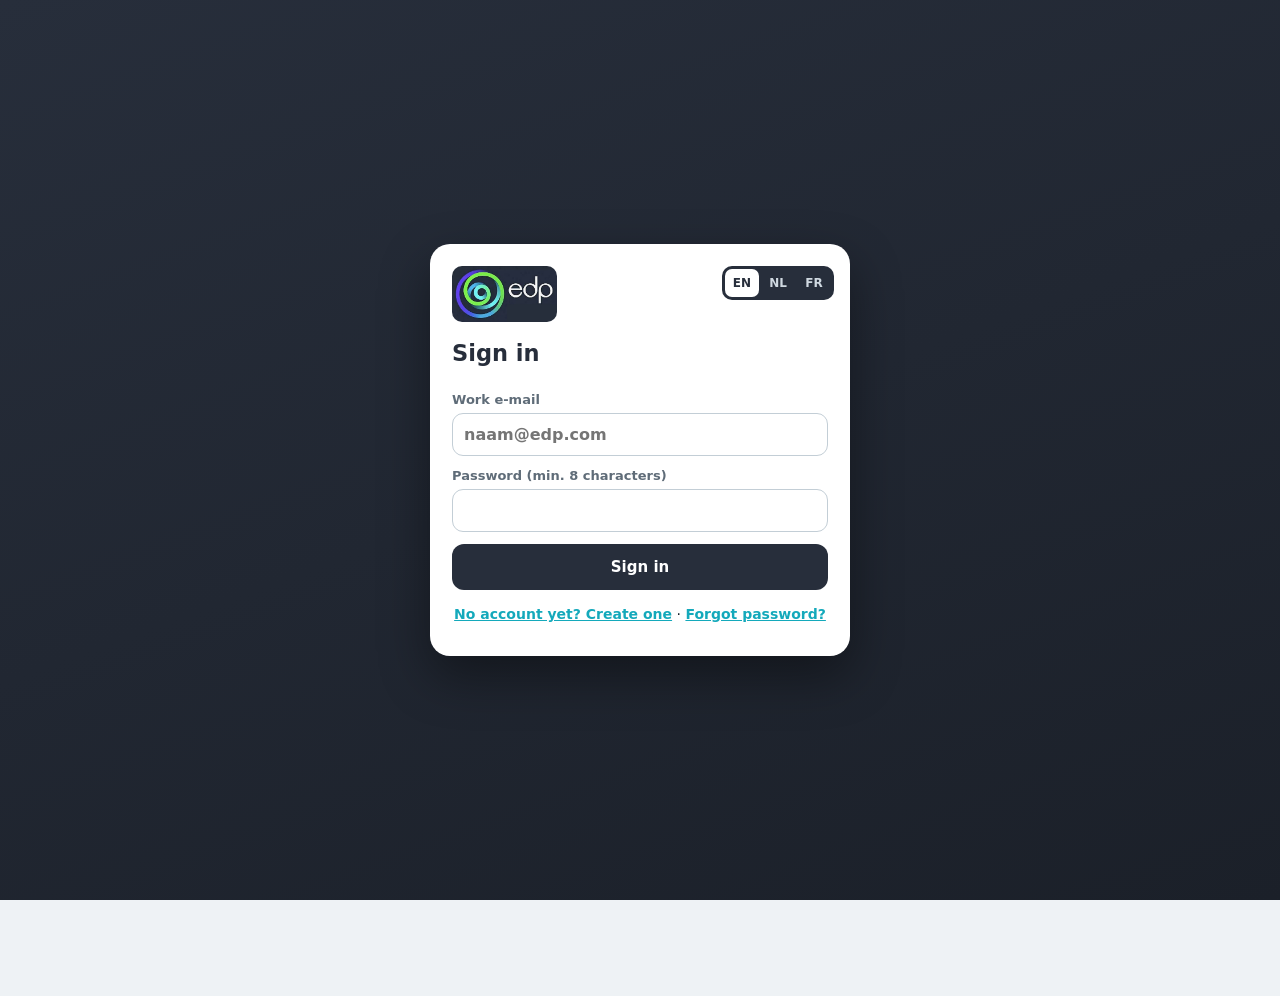
==== index.html @ c786c022 "EDP Reports v4.1: @edp.com login, mandatory project, VCA overview - Sign in / create account with @e" ====
<!doctype html>
<html lang="en">
<head>
<meta charset="utf-8">
<meta name="viewport" content="width=device-width,initial-scale=1,viewport-fit=cover">
<meta name="theme-color" content="#272e3b">
<meta name="apple-mobile-web-app-capable" content="yes">
<meta name="mobile-web-app-capable" content="yes">
<meta name="apple-mobile-web-app-title" content="EDP Reports">
<title>EDP Reports</title>
<link rel="manifest" href="manifest.webmanifest">
<link rel="icon" href="assets/icon-192.png">
<link rel="apple-touch-icon" href="assets/icon-192.png">
<link rel="stylesheet" href="styles.css">
</head>
<body>
<header class="app">
  <button id="backBtn" class="icon hidden" data-i18n-title="back">←</button>
  <img class="logo" src="assets/edp-logo.jpg" alt="EDP">
  <div class="titles"><strong id="appTitle" data-i18n="appName">EDP Reports</strong><small id="saveStatus" data-i18n="ready">Ready</small></div>
  <div id="langSwitch" class="lang-switch"></div>
  <button id="installBtn" class="icon" data-i18n-title="install">↓</button>
</header>

<main>
  <section id="home">
    <div class="hero">
      <p class="eyebrow" data-i18n="eyebrowHome">FIELD REPORTS</p>
      <h1 data-i18n="appName">EDP Reports</h1>
      <p data-i18n="homeIntro">Choose a report, complete it on site and share a finished PDF.</p>
    </div>
    <div id="userCard" class="card user-card hidden"></div>
    <div class="tiles">
      <button data-open="commissioning"><b>🔧</b><span><strong data-i18n="tileCommTitle">Commissioning Report</strong><small data-i18n="tileCommSub"></small></span></button>
      <button data-open="safety"><b>🦺</b><span><strong data-i18n="tileSafetyTitle">Site Safety Inspection</strong><small data-i18n="tileSafetySub"></small></span></button>
      <a href="spaque.html"><b>📋</b><span><strong data-i18n="tileSpaqueTitle">SPAQUE Inspection Report</strong><small data-i18n="tileSpaqueSub"></small></span></a>
      <a id="dashTile" href="dashboard.html" class="hidden"><b>📊</b><span><strong data-i18n="dashTile">VCA overview</strong><small data-i18n="dashTileSub"></small></span></a>
    </div>
    <p class="footer">EDP Reports v4.1</p>
  </section>

  <section id="report" class="hidden">
    <div class="report-head">
      <div><p class="eyebrow" id="moduleEyebrow"></p><h1 id="moduleTitle"></h1></div>
      <button id="editBtn" class="secondary compact" data-i18n="editChecklist">✎ Edit checklist</button>
    </div>
    <section class="card"><h2 data-i18n="reportDetails">Report details</h2><div id="detailFields" class="grid"></div></section>
    <section class="card">
      <h2 data-i18n="checklist">Checklist</h2>
      <p class="muted" data-i18n="photosOptional"></p>
      <div id="questionList"></div>
      <button id="addQuestionBtn" class="secondary full hidden" data-i18n="addQuestion">+ Add checklist question</button>
    </section>
    <section class="card">
      <h2 data-i18n="generalNotes">General notes</h2>
      <textarea id="generalNotes" rows="5" data-i18n-ph="generalNotesPh"></textarea>
      <label class="photoAdd"><span data-i18n="addGeneralPhotos">＋ Add general photos</span><input id="generalPhotos" type="file" accept="image/*" multiple></label>
      <div id="generalPhotoGrid" class="photos"></div>
    </section>
    <section class="card"><h2 data-i18n="completion">Completion</h2><div id="completionFields" class="grid"></div></section>
    <div class="privacy"><strong data-i18n="privacyTitle">Private by design</strong><span data-i18n="privacyText"></span></div>
  </section>
</main>

<div id="actions" class="actions hidden">
  <button id="newBtn" class="secondary" data-i18n="newReport">New</button>
  <button id="downloadBtn" class="secondary" data-i18n="downloadPdf">Download PDF</button>
  <button id="shareBtn" class="primary" data-i18n="sendPdf">Send PDF ↗</button>
</div>
<div id="toast"></div>
<script src="i18n.js"></script>
<script src="common.js"></script>
<script src="auth.js"></script>
<script src="pdf-engine.js"></script>
<script src="app.js"></script>
</body>
</html>
---- styles.css ----
/* EDP Reports - shared styles for all modules */
:root{--navy:#272e3b;--navy2:#1d232e;--accent:#14a9bb;--green:#2fae4e;--violet:#6041ed;--ink:#17212b;--muted:#5f6c78;--line:#d9e1e7;--bg:#eef2f5;--card:#fff;--ok:#1f7a3d;--okbg:#e2f5e8;--nok:#b42318;--nokbg:#fde6e4;--nabg:#e9edf1;font-family:Inter,system-ui,-apple-system,"Segoe UI",Roboto,sans-serif;color:var(--ink);background:var(--bg)}
*{box-sizing:border-box}
body{margin:0;padding:0 0 96px;background:var(--bg);min-height:100vh;font-size:15px;-webkit-text-size-adjust:100%}
.hidden,[hidden]{display:none!important}
button{font:inherit;cursor:pointer}

/* Header */
header.app{position:sticky;top:0;z-index:20;display:flex;align-items:center;gap:10px;padding:calc(8px + env(safe-area-inset-top)) max(12px,calc((100vw - 960px)/2)) 8px;background:var(--navy);color:#fff;box-shadow:0 2px 10px #0003}
header.app .logo{height:38px;width:auto;display:block;border-radius:6px}
header.app .titles{display:flex;flex-direction:column;flex:1;min-width:0}
header.app .titles strong{font-size:16px;white-space:nowrap;overflow:hidden;text-overflow:ellipsis}
header.app small{color:#b9c4cf;font-size:12px;white-space:nowrap;overflow:hidden;text-overflow:ellipsis}
header.app small.error{color:#ffb4ab;font-weight:700;white-space:normal}
.icon{min-width:40px;height:40px;border:0;border-radius:12px;background:#ffffff1f;color:#fff;font-size:20px;display:grid;place-items:center;text-decoration:none}
.lang-switch{display:flex;background:#ffffff1a;border-radius:10px;padding:3px;gap:2px}
.lang-switch button{border:0;background:transparent;color:#cfd8e0;font-size:12px;font-weight:800;padding:7px 8px;border-radius:7px;min-width:34px}
.lang-switch button.active{background:#fff;color:var(--navy)}

main{width:min(960px,calc(100% - 20px));margin:auto}
.hero{padding:34px 6px 22px}
.hero h1,.report-head h1{margin:4px 0 8px;color:var(--navy);font-size:clamp(28px,7vw,42px)}
.hero p:last-child,.muted{color:var(--muted)}
.eyebrow{margin:0;color:var(--accent);font-size:11px;font-weight:850;letter-spacing:.14em}

/* Home tiles */
.tiles{display:grid;gap:14px}
.tiles button,.tiles a{display:grid;grid-template-columns:56px 1fr;align-items:center;text-align:left;gap:14px;border:1px solid var(--line);border-radius:18px;background:#fff;padding:18px;box-shadow:0 8px 24px #272e3b12;color:var(--ink);text-decoration:none}
.tiles b{font-size:32px;text-align:center}
.tiles span{display:flex;flex-direction:column;gap:4px}
.tiles strong{font-size:18px;color:var(--navy)}
.tiles small{color:var(--muted);line-height:1.35}

/* Report */
.report-head{display:flex;justify-content:space-between;align-items:flex-end;gap:12px;padding:24px 4px 14px;flex-wrap:wrap}
.card{background:var(--card);border:1px solid var(--line);border-radius:16px;padding:16px;margin:0 0 14px;box-shadow:0 4px 14px #272e3b0d}
.card h2{margin:0 0 12px;color:var(--navy);font-size:19px}
h3{margin:20px 0 8px;color:var(--navy);font-size:15px}
.grid{display:grid;grid-template-columns:repeat(2,minmax(0,1fr));gap:12px}
label{display:flex;flex-direction:column;gap:6px;font-size:13px;font-weight:700;color:var(--muted)}
input,select,textarea{width:100%;font:inherit;font-size:16px;color:var(--ink);border:1px solid #c3ced6;border-radius:11px;padding:11px;background:#fff}
input:focus,select:focus,textarea:focus{outline:2px solid var(--accent);outline-offset:1px;border-color:var(--accent)}
textarea{resize:vertical;min-height:64px}

.question,.check{border:1px solid var(--line);border-radius:14px;padding:12px;margin:10px 0;background:#fbfcfd}
.question.nok,.check.nok{border-color:#efb4ad;background:#fff8f7}
.qtop,.rowtop{display:flex;justify-content:space-between;gap:10px;align-items:flex-start}
.qtop strong,.rowtop .title{flex:1;font-weight:700}
.qtools{display:flex;gap:6px}
.qtools button{border:1px solid var(--line);background:#fff;border-radius:9px;width:36px;height:36px}
.status{display:flex;gap:7px;margin:10px 0}
.status button{flex:1;border:1px solid #c3ced6;background:#fff;padding:10px 6px;border-radius:10px;font-weight:800;color:var(--muted)}
.status button.sel.ok{background:var(--okbg);border-color:var(--ok);color:var(--ok)}
.status button.sel.nok{background:var(--nokbg);border-color:var(--nok);color:var(--nok)}
.status button.sel.na{background:var(--nabg);border-color:#8c99a5;color:#3d4752}

.photoAdd{display:flex;align-items:center;justify-content:center;min-height:44px;margin-top:10px;border:1px dashed #9fb0bc;border-radius:11px;color:var(--navy);font-weight:800;background:#fff;cursor:pointer}
.photoAdd input{display:none}
.photos{display:grid;grid-template-columns:repeat(auto-fill,minmax(130px,1fr));gap:10px;margin-top:10px}
.photo{position:relative;border:1px solid var(--line);border-radius:11px;overflow:hidden;background:#fff}
.photo img{width:100%;aspect-ratio:4/3;object-fit:cover;display:block}
.photo .x{position:absolute;right:6px;top:6px;border:0;border-radius:999px;width:32px;height:32px;background:#b42318e6;color:#fff;font-size:18px}
.photo input,.photo textarea{border:0;border-top:1px solid var(--line);border-radius:0;font-size:14px;padding:8px;min-height:0}

.privacy{display:flex;flex-direction:column;gap:4px;margin:0 0 18px;padding:14px;border-radius:14px;background:#e3f4f6;color:#0e5560}
.btn,.primary,.secondary{border:0;border-radius:12px;padding:12px 14px;font-weight:800;min-height:46px}
.btn,.primary{background:var(--navy);color:#fff}
.secondary,.btn.secondary{background:#e4e9ee;color:var(--navy)}
.btn.danger{background:var(--nok);color:#fff}
.compact{min-height:40px;padding:9px 12px}
.full{width:100%;margin-top:10px}
label.btn{display:inline-flex;flex-direction:row;align-items:center;justify-content:center;color:#fff;font-size:15px}
label.btn.secondary{color:var(--navy)}

.actions{position:fixed;z-index:30;left:0;right:0;bottom:0;display:grid;grid-template-columns:auto 1fr 1.3fr;gap:8px;padding:10px max(10px,calc((100vw - 960px)/2)) calc(10px + env(safe-area-inset-bottom));background:#fffffff2;border-top:1px solid var(--line);backdrop-filter:blur(8px)}
#toast{position:fixed;left:50%;bottom:96px;transform:translate(-50%,20px);opacity:0;pointer-events:none;background:var(--navy);color:#fff;padding:11px 16px;border-radius:12px;max-width:calc(100% - 30px);text-align:center;transition:.25s;z-index:50;font-weight:600}
#toast.show{opacity:1;transform:translate(-50%,0)}

/* SPAQUE */
.tabs{display:flex;gap:8px;overflow-x:auto;padding:14px 2px 12px;scrollbar-width:none}
.tab{white-space:nowrap;border:1px solid var(--line);border-radius:999px;padding:10px 15px;background:#fff;color:var(--navy);font-weight:700}
.tab.active{background:var(--navy);border-color:var(--navy);color:#fff}
.panel{display:none}.panel.active{display:block}
.iso{border-left:5px solid var(--accent);padding:10px 12px;background:#e6f6f8;border-radius:8px;color:var(--ink)}
.refimg{width:100%;max-width:600px;display:block;margin:auto;border-radius:10px}
.assembly-group{border:1px solid var(--line);border-radius:14px;padding:14px;margin:14px 0;background:#fbfcfd}
.assembly-group h3{margin:0 0 10px}
.assembly-ref{width:100%;max-height:420px;object-fit:contain;border-radius:10px;background:#f2f5f7}
.parts-summary{margin:10px 0;padding-left:22px;line-height:1.55}
.group-count{font-weight:800;color:var(--accent);margin:8px 0}
.photo-actions{display:flex;gap:8px;flex-wrap:wrap;margin-top:8px}
.photoThumb{width:100%;max-height:260px;object-fit:contain;background:#f2f5f7;border-radius:10px;margin-top:8px}
.overview{display:grid;grid-template-columns:repeat(2,minmax(0,1fr));gap:10px;margin-top:12px}
.photoCard{border:1px solid var(--line);border-radius:12px;padding:8px;display:flex;flex-direction:column;gap:6px;background:#fff}
.photoCard img{width:100%;height:180px;object-fit:cover;border-radius:8px}
.editbar{display:flex;gap:8px;margin-bottom:12px;flex-wrap:wrap}
.editable[contenteditable=true]{outline:1px dashed var(--accent);border-radius:6px;padding:2px 4px;background:#fff}
.footer{color:var(--muted);text-align:center;padding:14px;font-size:13px}

@media(max-width:600px){.grid,.overview{grid-template-columns:1fr}.report-head{padding-top:18px}header.app .logo{height:32px}.lang-switch button{min-width:30px;padding:7px 6px}}
@media(max-width:380px){header.app small{display:none}}

/* Login + VCA */
body.gated>header,body.gated>main,body.gated>.actions{display:none!important}
#gate{min-height:100vh;display:grid;place-items:center;padding:24px 14px;background:linear-gradient(160deg,#272e3b,#1b2029)}
.gate-card{width:min(420px,100%);background:#fff;border-radius:20px;padding:22px;box-shadow:0 20px 50px #0006;position:relative}
.gate-logo{height:56px;display:block;border-radius:10px;margin-bottom:14px}
.gate-lang{position:absolute;right:16px;top:22px;background:#272e3b}
.gate-card h2{margin:4px 0 14px;color:var(--navy)}
.gate-card form{display:flex;flex-direction:column;gap:12px}
.gate-links{text-align:center;font-size:14px;margin:4px 0 0}.gate-links a{color:var(--accent);font-weight:700}
.gate-msg{margin:0;color:var(--nok);font-weight:700;font-size:14px}.gate-msg.ok{color:var(--ok)}
.small{font-size:13px;margin:0}
input.invalid{border-color:var(--nok);outline:2px solid #f3b8b2}
.user-card{display:flex;flex-direction:column;gap:12px}
.user-row{display:flex;justify-content:space-between;align-items:center;gap:10px;color:var(--muted);font-size:14px}
.vca-head{display:flex;justify-content:space-between;gap:8px;color:var(--navy);margin-bottom:8px}
.bar{height:10px;border-radius:999px;background:#e4e9ee;overflow:hidden;margin-bottom:6px}
.bar i{display:block;height:100%;background:linear-gradient(90deg,var(--violet),var(--accent),var(--green));border-radius:999px}
/* Dashboard */
.filters{display:flex;gap:10px;flex-wrap:wrap;align-items:flex-end}.filters label{min-width:140px;flex:1}
.kpis{display:grid;grid-template-columns:repeat(3,minmax(0,1fr));gap:10px}.kpi span{display:block}
.kpi{background:#f5f8fa;border:1px solid var(--line);border-radius:12px;padding:12px}.kpi b{display:block;font-size:26px;color:var(--navy)}.kpi span{color:var(--muted);font-size:13px}
.table-wrap{overflow-x:auto}
table.data{width:100%;border-collapse:collapse;font-size:14px}
table.data th{text-align:left;color:var(--muted);font-size:12px;text-transform:uppercase;letter-spacing:.04em;padding:8px;border-bottom:1px solid var(--line);white-space:nowrap}
table.data td{padding:9px 8px;border-bottom:1px solid #edf1f4;vertical-align:middle}
table.data td.num{text-align:right;font-variant-numeric:tabular-nums}
.pill{display:inline-block;padding:3px 9px;border-radius:999px;font-size:12px;font-weight:800;white-space:nowrap}
.pill.ok{background:var(--okbg);color:var(--ok)}.pill.behind{background:var(--nokbg);color:var(--nok)}.pill.track{background:#e6f6f8;color:#0d6b77}
.mini-bar{height:8px;min-width:90px;border-radius:999px;background:#e4e9ee;overflow:hidden;margin-top:6px}.mini-bar span{display:block;height:100%;background:var(--accent);border-radius:999px}
.mini-bar span.done{background:var(--green)}
.prog{min-width:140px}.prog-top{display:flex;justify-content:space-between;align-items:center;gap:8px;white-space:nowrap}
table.data td:first-child{min-width:110px}table.data td{white-space:normal}#tReports td:first-child{white-space:nowrap}
table.data select{padding:7px;font-size:14px;min-width:120px}
@media(max-width:600px){.kpi b{font-size:22px}.hide-sm{display:none}}
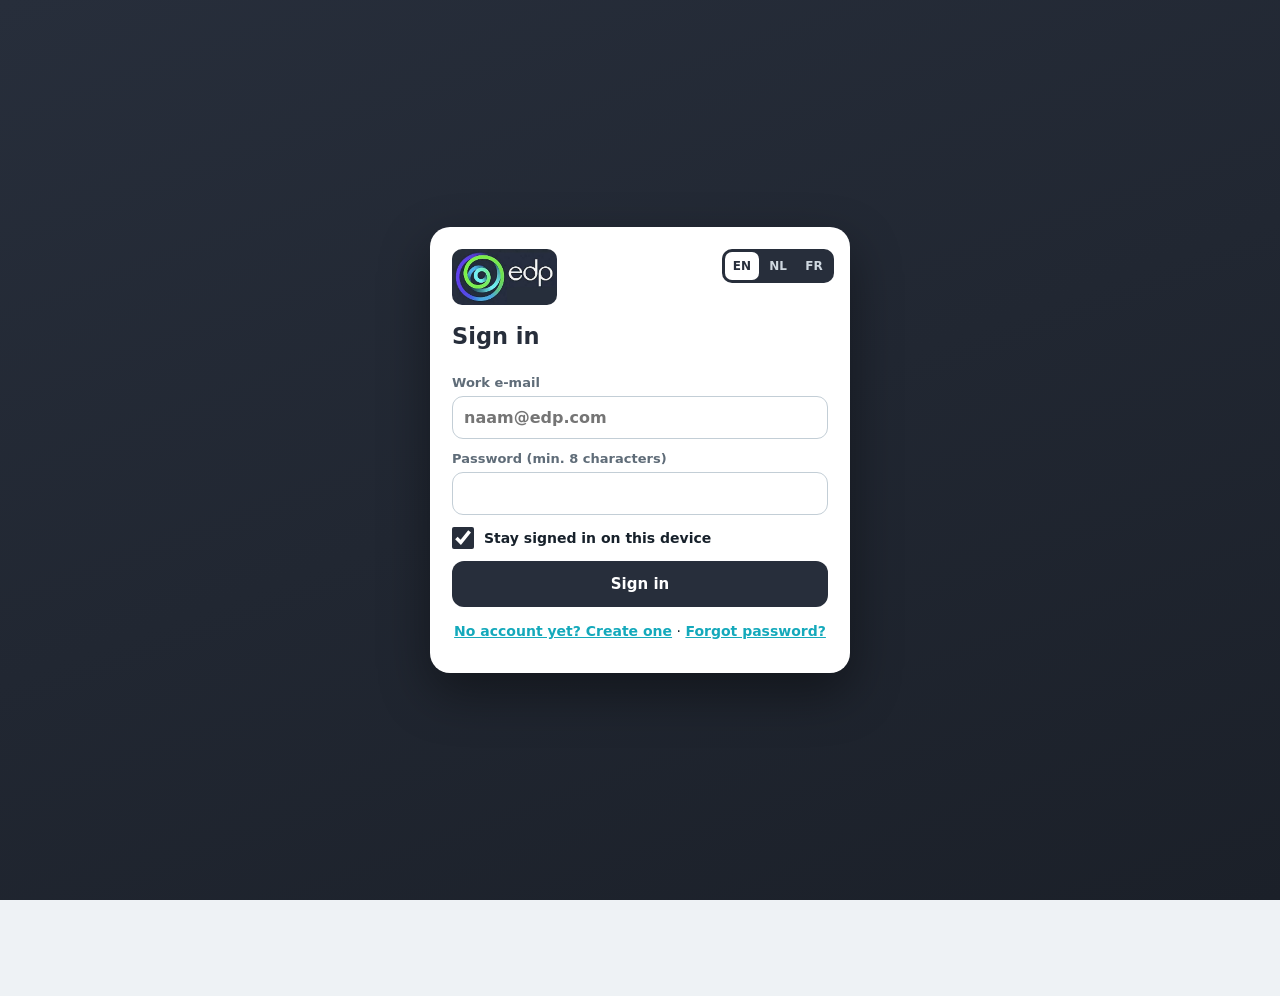
==== commit 0d5df7c1: "v4.2: Settings page to manage who may read the VCA overview - settings.html (administrator only): ch" ====
--- a/index.html
+++ b/index.html
@@ -35,8 +35,9 @@
       <button data-open="safety"><b>🦺</b><span><strong data-i18n="tileSafetyTitle">Site Safety Inspection</strong><small data-i18n="tileSafetySub"></small></span></button>
       <a href="spaque.html"><b>📋</b><span><strong data-i18n="tileSpaqueTitle">SPAQUE Inspection Report</strong><small data-i18n="tileSpaqueSub"></small></span></a>
       <a id="dashTile" href="dashboard.html" class="hidden"><b>📊</b><span><strong data-i18n="dashTile">VCA overview</strong><small data-i18n="dashTileSub"></small></span></a>
+      <a id="setTile" href="settings.html" class="hidden"><b>⚙️</b><span><strong data-i18n="setTile">Settings</strong><small data-i18n="setTileSub"></small></span></a>
     </div>
-    <p class="footer">EDP Reports v4.1</p>
+    <p class="footer">EDP Reports v4.2</p>
   </section>
 
   <section id="report" class="hidden">
--- a/styles.css
+++ b/styles.css
@@ -134,3 +134,17 @@
 table.data td:first-child{min-width:110px}table.data td{white-space:normal}#tReports td:first-child{white-space:nowrap}
 table.data select{padding:7px;font-size:14px;min-width:120px}
 @media(max-width:600px){.kpi b{font-size:22px}.hide-sm{display:none}}
+
+.gate-card label.check-row{flex-direction:row;align-items:center;gap:10px;color:var(--ink);font-weight:600;font-size:14px;cursor:pointer}
+.gate-card label.check-row input{width:22px;height:22px;margin:0;accent-color:var(--navy);flex:none}
+
+/* Settings */
+.user-item{display:flex;justify-content:space-between;align-items:center;gap:12px;padding:12px 0;border-bottom:1px solid #edf1f4;flex-wrap:wrap}
+.user-item .who{display:flex;flex-direction:column;gap:2px;min-width:0;flex:1 1 180px;overflow-wrap:anywhere}
+.user-item .what{display:flex;flex-direction:column;gap:4px;align-items:flex-end;flex:0 1 240px}
+.user-item .what select{min-width:200px}
+.user-item .what button{min-height:38px}
+.invite-form{display:grid;grid-template-columns:1fr auto auto;gap:8px;margin:12px 0}
+.btnlink{display:inline-flex;align-items:center;gap:6px;text-decoration:none}
+@media(max-width:600px){.invite-form{grid-template-columns:1fr}.user-item .what{align-items:stretch;flex-basis:100%}.user-item .what select{min-width:0}}
+.user-item .what .pill{align-self:flex-end}@media(max-width:600px){.user-item .what .pill{align-self:flex-start}}
